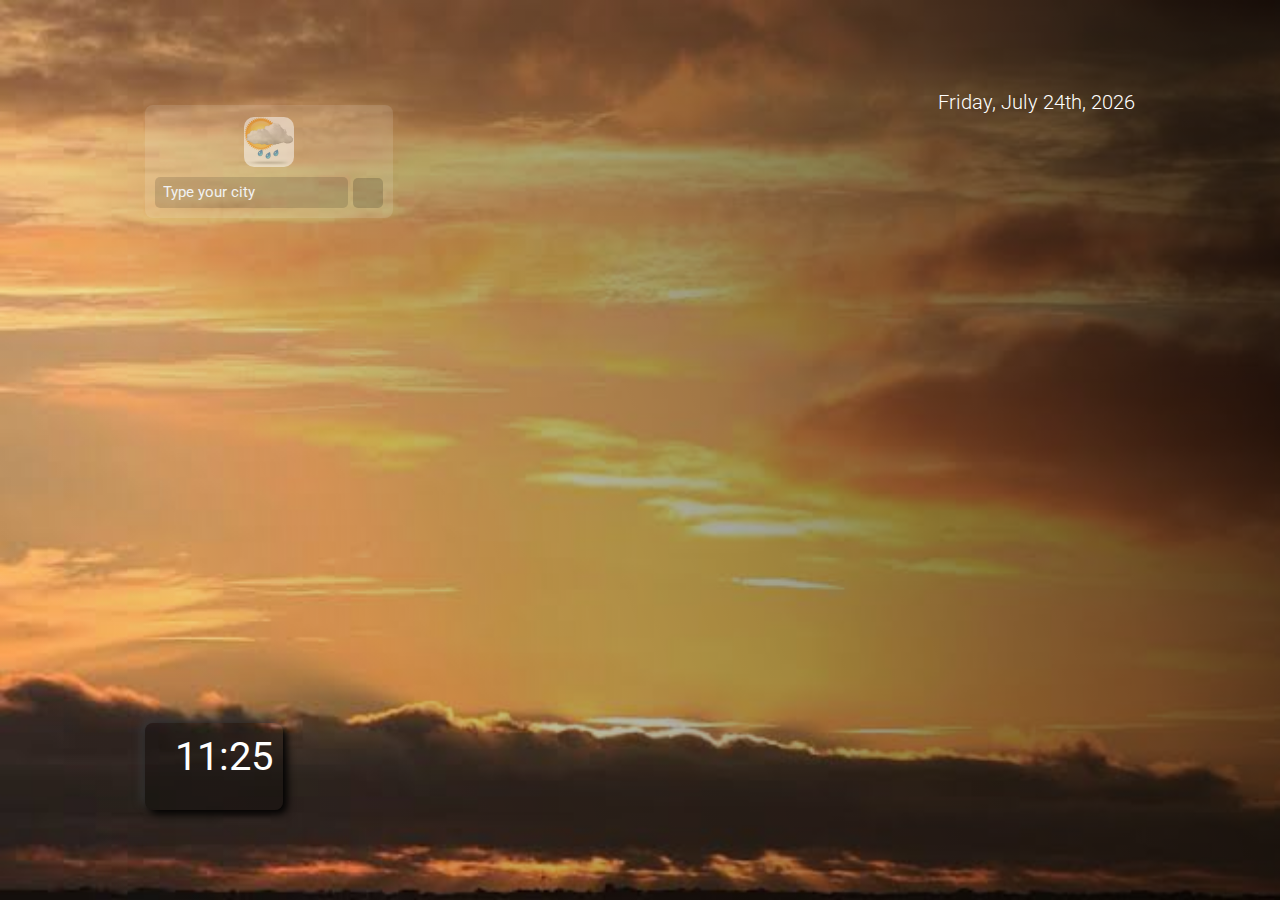
==== index.html @ 739e9f36 "weather application built using HTML, CSS and JAVASCRIPT" ====
<!DOCTYPE html>
<html lang="en">
<head>
    <meta charset="UTF-8">
    <meta name="viewport" content="width=device-width, initial-scale=1.0">
    <meta http-equiv="X-UA-Compatible" content="ie=edge">

    <link href="https://fonts.googleapis.com/css2?family=Monoton&family=Roboto:wght@300;400;500;700&display=swap" rel="stylesheet">

    <link rel="stylesheet" href="queries.css">
    <link rel="stylesheet" href="style.css">
    <link rel="manifest" href="./manifest.webmanifest">

    <title>GlobalWeather</title>
</head>
<body>
    <section>
        <div class="global">
            <div class="main">
                <div class="image">
                    <img class="globalweather" src="images/images(5).png" alt="GlobalWeather">
                    <div class="search">
                        <input class="cityInput" type="text" id="typedCity" placeholder="Type your city">
                        <button class="addBtn" id="addcity" onclick="addCity()"><span class="iconify" data-inline="false" data-icon="bx:bx-search-alt-2"></span></button>
                    </div>
                </div>
                <div class="city">
                    <h1 id="cityname"></h1>
                    <p class="time" id="days"></p>
                </div>
            </div>
            <div class="content">
                    <div class="icon">
                        <div class="timer">
                            <span class="iconify" data-inline="false" data-icon="et:clock"></span>
                            <p class="hour" id="watch">11:25</p>
                            
                        </div>
                        <div class="sun">
                            <p class="sun-temp" id="sunrise"></p>
                            <p class="sun-temp" id="sunset"></p>
                        </div>
                    </div>
                    <div class="clock">
                        <p class="descDay" id="desc"></p>
                        <div class="icon-div" id="icons">
                            <img src="" class="icon-weather">
                        </div>
                        <!--<span class="iconify" data-inline="false" data-icon="carbon:ibm-cloud" id="icon"></span>-->
                        <p class="temperatureDay" id="temperature"></p>
                    </div>
            </div>
        </div>
    </section>

    <script src="https://code.iconify.design/1/1.0.6/iconify.min.js"></script>
    <script src="script.js"></script>

</body>
</html>
---- queries.css ----
@media only screen and (max-width: 980px) {
    h1#cityname {
        font-size: 35px;
    }

    div.main {
        margin-top: 20px;
    }

    div.global {
        width: 100%;
        padding: 5px;
    }
    
    div.image {
        margin: 0;
    }

    div.content {
        margin-bottom: 20px;
    }
}

@media only screen and (max-width: 819px) {
    
    div.global {
        width: 100%;
        padding: 10px;
    }

    div.main {
        margin-top: 20px;
    }
    
    h1#cityname {
        font-size: 30px;
    }

    div.content {
        display: flex;
        align-items: center;
        justify-content: center;
        flex-direction: column-reverse;
    }

    div.clock {
        margin-bottom: 30px;
    }

    div.image {
        margin: 0;
    }
    
}


@media only screen and (max-width: 620px) {
    

    div.main {
        display: flex;
        align-items: center;
        justify-content: center;
        flex-direction: column;
    }

    div.global {
        width: 100%;
        padding: 10px;
    }

    div.city {
        display: flex;
        align-items: center;
        justify-content: center;
        flex-direction: column;
        margin-top: 10px;
    }

    div.content {
        display: flex;
        align-items: center;
        justify-content: center;
        flex-direction: column-reverse;
        margin-top: 40px;
    }

    div.icon {
        display: flex;
        align-items: center;
        justify-content: center;
    }

    div.clock {
        margin-bottom: 20px;
    }

    h1#cityname {
        font-size: 25px;
    }

    p#days.time {
        font-size: 18px;
    }

    div.icon {
        padding: 5px;
    }

    p#watch.hour {
        font-size: 30px;
    }

    p#sunset.sun-temp {
        font-size: 20px;
        margin: 5px 0 0 0;
        text-align: center;
    }

    p#sunrise.sun-temp {
        font-size: 20px;
        margin-top: 5px;
        text-align: center;
    }
}

@media only screen and (max-width: 330px) {
    
    div.content {
        margin-top: 40px;
    }

    div.city {
        margin-top: 10px;
    }

    h1#cityname {
        font-size: 20px;
    }

    div.sun {
        width: 100%;
        padding: 2px;
    }

    div.timer {
        width: 100%;
    }

    p#watch.hour {
        font-size: 25px;
    }

    p#desc.descDay {
        font-size: 25px;
    }

    p#temperature.temperatureDay {
        font-size: 25px;
        text-align: center;
    }

    p#sunrise.sun-temp {
        margin-right: 57px;
        text-align: center;
    }
}
---- style.css ----
* {
    margin: 0;
    padding: 0;
    box-sizing: border-box;
}

/* Background Image */
section {
    background-image: linear-gradient(250.6deg, rgba(0, 0, 0, 0.75) 5.69%, rgba(0, 0, 0, 0.5325) 23.05%, rgba(0, 0, 0, 0.36) 44.86%, rgba(0, 0, 0, 0.255) 62.24%, rgba(0, 0, 0, 0.06) 81.33%, rgba(0, 0, 0, 0) 96.43%), url(images/background1.png);
    background-size: cover;
    min-height: 100vh;
    display: flex;
    justify-content: center;
}

.global {
    display: flex;
    justify-content: space-between;
    align-items: center;
    flex-direction: column;
    padding: 90px;
    width: 100%;
    background-color: transparent;
}

.main {
    display: flex;
    align-items: flex-start;
    justify-content: space-between;
    width: 90%;
}

.content {
    display: flex;
    justify-content: space-between;
    align-items: flex-end;
    width: 90%;
}

.icon {
    display: flex;
    align-items: end;
    justify-content: center;
    flex-direction: column;
    padding: 10px;
    background: rgba(0, 0, 0, 0.295);
    box-shadow: 4px 4px 9px rgb(0, 0, 0),
                -4px -4px 9px rgba(59, 59, 59, 0.801);
    border-radius: 8px;
}

.clock {
    display: flex;
    align-items: center;
    justify-content: center;
    flex-direction: column;
}

.image {
    display: flex;
    align-items: center;
    justify-content: center;
    flex-direction: column;
    border-radius: 8px;
    background-color: rgba(255, 255, 255, 0.123);
    margin-top: 15px;
    padding: 10px;
}

/****************************************************/
/**************General Set Up********************/
/****************************************************/


img {
    opacity: 0.5;
    height: 50px;
    margin-top: 2px;
    width: auto;
    background-color: transparent;
    border-radius: 10px;
}

.search {
    display: flex;
    align-items: center;
    justify-content: space-between;
    margin-top: 10px;   
}

.cityInput {
    border: none;
    outline: none;
    background-color: rgba(0, 0, 0, 0.13);
    border-radius: 5px;
    padding: 8px;
    font-family: 'Roboto', sans-serif;
    margin-right: 5px;
    color: rgb(241, 241, 241);
}

.addBtn {
    outline: none;
    border: none;
    border-radius: 5px;
    background-color: rgba(0, 0, 0, 0.164);
    color: #FB5607;
    width: 30px;
    height: 30px;
    font-size: 25px;
    padding: 2px;
}

.addBtn:active {
    transform: scale(0.9);
}

::-webkit-input-placeholder {
    color: rgb(241, 241, 241);
    font-size: 15px;
}

.city h1 {
    font-size: 50px;
    color: rgb(255, 255, 255);
    font-family: 'Monoton', cursive;
    font-weight: 300;
}

.city p {
    color: white;
    font-weight: 300;
    font-family: 'Roboto', sans-serif;
    font-size: 20px;
    position: relative;
    float: right;
}

.icon .iconify {
    color: white;
    font-size: 50px;
    margin-right: 20px;
}


.icon p {
    color: rgb(255, 255, 255);
    font-family: 'Roboto', sans-serif;
    font-weight: 400;
}

.descDay,
.temperatureDay {
    color: white;
    font-family: 'Roboto', sans-serif;
    font-size: 30px;
    font-weight: 300;
}

.clock .icon-div img {
    height: 150px;
    width: auto;
    margin: -25px;
}

.timer {
    display: flex;
    align-items: center;
    justify-content: center;
}

.hour {
    color: white;
    font-family: 'Roboto', sans-serif;
    font-size: 40px;
    font-weight: 300;
}

.sun {
    display: flex;
    align-items: center;
    justify-content: space-between;
    font-family: 'Roboto', sans-serif;
}

.sun-temp {
    font-size: 25px;
    font-weight: 300;
    margin: 20px 20px 0px 0px;
}
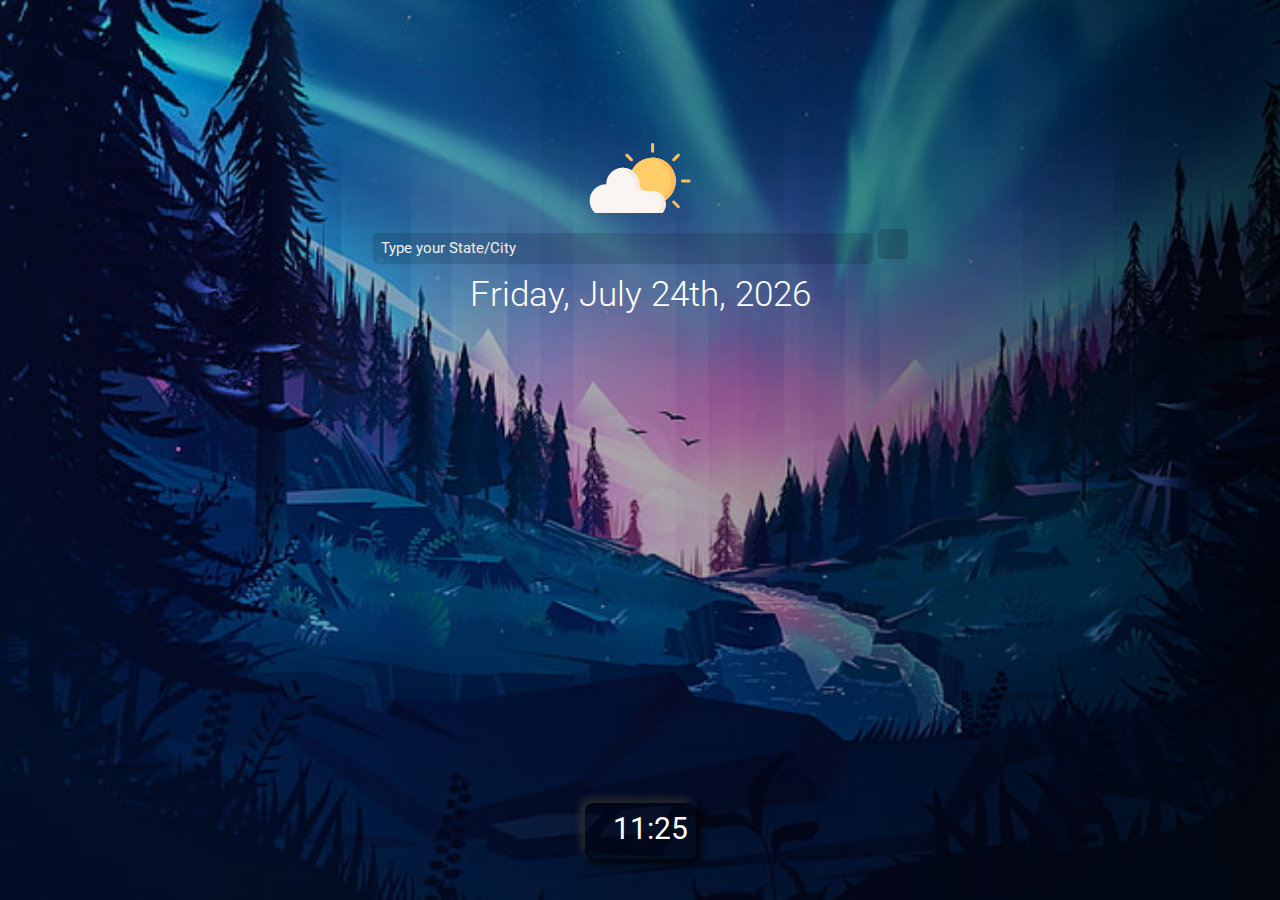
==== commit 07ec3e93: "edited media queries" ====
--- a/index.html
+++ b/index.html
@@ -1,27 +1,31 @@
 <!DOCTYPE html>
 <html lang="en">
+
 <head>
     <meta charset="UTF-8">
     <meta name="viewport" content="width=device-width, initial-scale=1.0">
     <meta http-equiv="X-UA-Compatible" content="ie=edge">
 
-    <link href="https://fonts.googleapis.com/css2?family=Monoton&family=Roboto:wght@300;400;500;700&display=swap" rel="stylesheet">
+    <link href="https://fonts.googleapis.com/css2?family=Monoton&family=Roboto:wght@300;400;500;700&display=swap"
+        rel="stylesheet">
 
     <link rel="stylesheet" href="queries.css">
     <link rel="stylesheet" href="style.css">
     <link rel="manifest" href="./manifest.webmanifest">
 
-    <title>GlobalWeather</title>
+    <title>SmashIt-WApp</title>
 </head>
+
 <body>
     <section>
         <div class="global">
             <div class="main">
                 <div class="image">
-                    <img class="globalweather" src="images/images(5).png" alt="GlobalWeather">
+                    <img class="globalweather" src="images/icons/drizzle.svg" alt="smashItIcon">
                     <div class="search">
-                        <input class="cityInput" type="text" id="typedCity" placeholder="Type your city">
-                        <button class="addBtn" id="addcity" onclick="addCity()"><span class="iconify" data-inline="false" data-icon="bx:bx-search-alt-2"></span></button>
+                        <input class="cityInput" type="text" id="typedCity" placeholder="Type your State/City">
+                        <button class="addBtn" id="addcity" onclick="addCity()"><span class="iconify"
+                                data-inline="false" data-icon="bx:bx-search-alt"></span></button>
                     </div>
                 </div>
                 <div class="city">
@@ -30,25 +34,25 @@
                 </div>
             </div>
             <div class="content">
-                    <div class="icon">
-                        <div class="timer">
-                            <span class="iconify" data-inline="false" data-icon="et:clock"></span>
-                            <p class="hour" id="watch">11:25</p>
-                            
-                        </div>
-                        <div class="sun">
-                            <p class="sun-temp" id="sunrise"></p>
-                            <p class="sun-temp" id="sunset"></p>
-                        </div>
+                <div class="icon">
+                    <div class="timer">
+                        <span class="iconify" data-inline="false" data-icon="et:clock"></span>
+                        <p class="hour" id="watch">11:25</p>
+
                     </div>
-                    <div class="clock">
-                        <p class="descDay" id="desc"></p>
-                        <div class="icon-div" id="icons">
-                            <img src="" class="icon-weather">
-                        </div>
-                        <!--<span class="iconify" data-inline="false" data-icon="carbon:ibm-cloud" id="icon"></span>-->
-                        <p class="temperatureDay" id="temperature"></p>
+                    <div class="sun">
+                        <p class="sun-temp" id="sunrise"></p>
+                        <p class="sun-temp" id="sunset"></p>
                     </div>
+                </div>
+                <div class="clock">
+                    <p class="descDay" id="desc"></p>
+                    <div class="icon-div" id="icons">
+                        <img src="" class="icon-weather">
+                    </div>
+                    <!--<span class="iconify" data-inline="false" data-icon="carbon:ibm-cloud" id="icon"></span>-->
+                    <p class="temperatureDay" id="temperature"></p>
+                </div>
             </div>
         </div>
     </section>
@@ -57,4 +61,5 @@
     <script src="script.js"></script>
 
 </body>
+
 </html>--- a/queries.css
+++ b/queries.css
@@ -4,14 +4,14 @@
     }
 
     div.main {
-        margin-top: 20px;
+        margin-top: 15px;
     }
 
     div.global {
         width: 100%;
         padding: 5px;
     }
-    
+
     div.image {
         margin: 0;
     }
@@ -22,16 +22,16 @@
 }
 
 @media only screen and (max-width: 819px) {
-    
+
     div.global {
         width: 100%;
         padding: 10px;
     }
 
     div.main {
-        margin-top: 20px;
-    }
-    
+        margin-top: 15px;
+    }
+
     h1#cityname {
         font-size: 30px;
     }
@@ -50,12 +50,12 @@
     div.image {
         margin: 0;
     }
-    
+
 }
 
 
 @media only screen and (max-width: 620px) {
-    
+
 
     div.main {
         display: flex;
@@ -124,44 +124,226 @@
     }
 }
 
+/* iphone 5/ SE */
+
 @media only screen and (max-width: 330px) {
-    
-    div.content {
-        margin-top: 40px;
+
+
+    div.main {
+        display: flex;
+        align-items: center;
+        justify-content: center;
+        flex-direction: column;
+    }
+
+    div.global {
+        width: 100%;
+        padding: 10px;
     }
 
     div.city {
-        margin-top: 10px;
-    }
-
-    h1#cityname {
-        font-size: 20px;
-    }
-
-    div.sun {
-        width: 100%;
-        padding: 2px;
-    }
-
-    div.timer {
-        width: 100%;
+        display: flex;
+        align-items: center;
+        justify-content: center;
+        flex-direction: column;
+        margin-top: 10px;
+    }
+
+    div.content {
+        display: flex;
+        align-items: center;
+        justify-content: center;
+        flex-direction: column-reverse;
+        margin-top: 10px;
+    }
+
+    div.icon {
+        display: flex;
+        align-items: center;
+        justify-content: center;
+        padding: 20px;
+    }
+
+    div.clock {
+        margin-bottom: 20px;
+    }
+
+    h1#cityname {
+        font-size: 20px;
+        margin-bottom: 5px;
+    }
+
+    p#days.time {
+        font-size: 10px;
+    }
+
+    div.icon {
+        padding: 5px;
     }
 
     p#watch.hour {
-        font-size: 25px;
-    }
-
-    p#desc.descDay {
-        font-size: 25px;
-    }
-
-    p#temperature.temperatureDay {
-        font-size: 25px;
+        font-size: 10px;
+    }
+
+    p#sunset.sun-temp {
+        font-size: 10px;
+        margin: 5px 0 0 0;
         text-align: center;
     }
 
     p#sunrise.sun-temp {
-        margin-right: 57px;
+        font-size: 10px;
+        margin-top: 5px;
+        text-align: center;
+    }
+}
+
+
+/* //iPad pro Screen */
+@media only screen and (min-width:768px) {
+    div.main {
+        display: flex;
+        align-items: center;
+        justify-content: center;
+        flex-direction: column;
+        padding-top: 100px;
+    }
+
+    .cityInput {
+        margin-top: 10px;
+        width: 500px;
+    }
+    div.global {
+        width: 80%;
+        height: 200px;
+        padding: 10px;
+    }
+
+    div.city {
+        display: flex;
+        align-items: center;
+        justify-content: center;
+        flex-direction: column;
+    }
+
+    div.content {
+
+        display: flex;
+        align-items: center;
+        justify-content: center;
+        flex-direction: column-reverse;
+        margin-top: 220px;
+    }
+
+    div.icon {
+        display: flex;
+        align-items: center;
+        justify-content: center;
+    }
+
+
+    h1#cityname {
+        font-size: 80px;
+    }
+
+    p#days.time {
+        font-size: 35px;
+    }
+
+    div.icon {
+        padding: 8px;
+        margin-bottom: 20px;
+        margin-top: 250px;
+    }
+
+    p#watch.hour {
+        font-size: 30px;
+    }
+
+    p#sunset.sun-temp {
+        font-size: 20px;
+        margin: 5px 0 0 0;
+        text-align: center;
+    }
+
+    p#sunrise.sun-temp {
+        font-size: 20px;
+        margin-top: 5px;
+        text-align: center;
+    }
+}
+
+/* For Desktop Screens */
+
+@media only screen and (min-width: 1600px) {
+    div.main {
+        display: flex;
+        align-items: center;
+        justify-content: center;
+        flex-direction: column;
+        padding-top: 100px;
+    }
+
+    .cityInput {
+        margin-top: 10px;
+        width: 250px;
+    }
+    div.global {
+        width: 80%;
+        height: 200px;
+        padding: 10px;
+    }
+
+    div.city {
+        display: flex;
+        align-items: center;
+        justify-content: center;
+        flex-direction: column;
+    }
+
+    div.content {
+
+        display: flex;
+        align-items: center;
+        justify-content: center;
+        flex-direction: column-reverse;
+        margin-top: 220px;
+    }
+
+    div.icon {
+        display: flex;
+        align-items: center;
+        justify-content: center;
+    }
+
+
+    h1#cityname {
+        font-size: 50px;
+    }
+
+    p#days.time {
+        font-size: 18px;
+    }
+
+    div.icon {
+        padding: 8px;
+        margin-bottom: 20px;
+        margin-top: 60px;
+    }
+
+    p#watch.hour {
+        font-size: 30px;
+    }
+
+    p#sunset.sun-temp {
+        font-size: 20px;
+        margin: 5px 0 0 0;
+        text-align: center;
+    }
+
+    p#sunrise.sun-temp {
+        font-size: 20px;
+        margin-top: 5px;
         text-align: center;
     }
 }--- a/style.css
+++ b/style.css
@@ -6,7 +6,7 @@
 
 /* Background Image */
 section {
-    background-image: linear-gradient(250.6deg, rgba(0, 0, 0, 0.75) 5.69%, rgba(0, 0, 0, 0.5325) 23.05%, rgba(0, 0, 0, 0.36) 44.86%, rgba(0, 0, 0, 0.255) 62.24%, rgba(0, 0, 0, 0.06) 81.33%, rgba(0, 0, 0, 0) 96.43%), url(images/background1.png);
+    background-image: linear-gradient(250.6deg, rgba(0, 0, 0, 0.75) 5.69%, rgba(0, 0, 0, 0.5325) 23.05%, rgba(0, 0, 0, 0.36) 44.86%, rgba(0, 0, 0, 0.255) 62.24%, rgba(0, 0, 0, 0.06) 81.33%, rgba(0, 0, 0, 0) 96.43%), url(images/auroral-forest-wallpaper-preview.jpg);
     background-size: cover;
     min-height: 100vh;
     display: flex;
@@ -62,7 +62,7 @@
     justify-content: center;
     flex-direction: column;
     border-radius: 8px;
-    background-color: rgba(255, 255, 255, 0.123);
+    background-color: transparent;
     margin-top: 15px;
     padding: 10px;
 }
@@ -73,19 +73,19 @@
 
 
 img {
-    opacity: 0.5;
-    height: 50px;
-    margin-top: 2px;
-    width: auto;
+    height: 70px;
+    margin-top: 8px;
+    width: 80%;
     background-color: transparent;
     border-radius: 10px;
+    background-size: 100px 50px;
 }
 
 .search {
     display: flex;
     align-items: center;
     justify-content: space-between;
-    margin-top: 10px;   
+    margin-top: 10px;
 }
 
 .cityInput {
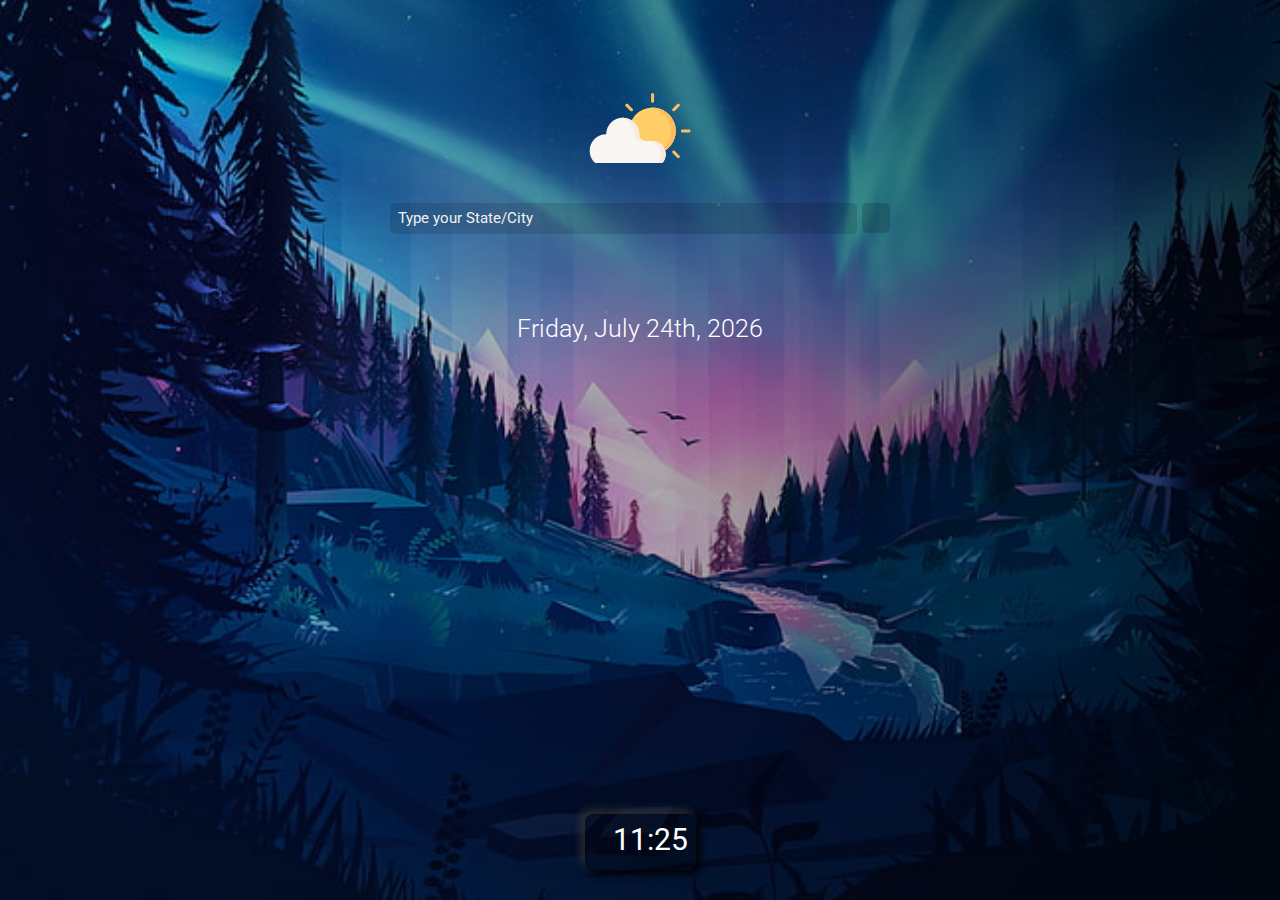
==== commit a89c495e: "near perfect iPad display" ====
--- a/index.html
+++ b/index.html
@@ -22,7 +22,7 @@
             <div class="main">
                 <div class="image">
                     <img class="globalweather" src="images/icons/drizzle.svg" alt="smashItIcon">
-                    <div class="search">
+                    <div class="search" style="margin-top: 30px">
                         <input class="cityInput" type="text" id="typedCity" placeholder="Type your State/City">
                         <button class="addBtn" id="addcity" onclick="addCity()"><span class="iconify"
                                 data-inline="false" data-icon="bx:bx-search-alt"></span></button>
--- a/queries.css
+++ b/queries.css
@@ -100,7 +100,7 @@
     }
 
     p#days.time {
-        font-size: 18px;
+        font-size: 25px;
     }
 
     div.icon {
@@ -125,7 +125,7 @@
 }
 
 /* iphone 5/ SE */
-
+/* and smaller... GalaxyFold */
 @media only screen and (max-width: 330px) {
 
 
@@ -136,6 +136,11 @@
         flex-direction: column;
     }
 
+    .search {
+        margin-top: 30px;
+    }
+
+
     div.global {
         width: 100%;
         padding: 10px;
@@ -174,11 +179,11 @@
     }
 
     p#days.time {
-        font-size: 10px;
-    }
-
-    div.icon {
-        padding: 5px;
+        font-size: 20px;
+    }
+
+    div.icon {
+        padding: 15px;
     }
 
     p#watch.hour {
@@ -200,13 +205,15 @@
 
 
 /* //iPad pro Screen */
+/* Work With This */
 @media only screen and (min-width:768px) {
     div.main {
         display: flex;
         align-items: center;
         justify-content: center;
         flex-direction: column;
-        padding-top: 100px;
+        padding-top: 20px;
+        margin-bottom: -110px;
     }
 
     .cityInput {
@@ -215,10 +222,12 @@
     }
     div.global {
         width: 80%;
-        height: 200px;
-        padding: 10px;
-    }
-
+        padding: 10px;
+    }
+
+    button {
+        margin-top: 9.5px;
+    }
     div.city {
         display: flex;
         align-items: center;
@@ -227,7 +236,6 @@
     }
 
     div.content {
-
         display: flex;
         align-items: center;
         justify-content: center;
@@ -243,17 +251,23 @@
 
 
     h1#cityname {
-        font-size: 80px;
+        margin-top: 70px;
+        font-size: 50px;
     }
 
     p#days.time {
-        font-size: 35px;
+        font-size: 25px;
+    }
+
+    p#desc.descDay {
+        margin-top: -1000px;
+        font-size: 30px;
     }
 
     div.icon {
         padding: 8px;
         margin-bottom: 20px;
-        margin-top: 250px;
+        margin-top: -300px;
     }
 
     p#watch.hour {
@@ -275,32 +289,33 @@
 
 /* For Desktop Screens */
 
-@media only screen and (min-width: 1600px) {
-    div.main {
-        display: flex;
-        align-items: center;
-        justify-content: center;
-        flex-direction: column;
-        padding-top: 100px;
-    }
-
-    .cityInput {
+@media only screen and (min-width: 1100px) {
+    div.main {
+        display: flex;
+        align-items: center;
+        justify-content: center;
+        flex-direction: column;
+        padding-top: 50px;
+    }
+
+    .search {
         margin-top: 10px;
         width: 250px;
     }
     div.global {
         width: 80%;
-        height: 200px;
-        padding: 10px;
-    }
-
+        padding: 10px;
+    }
+    .search {
+        margin-top: 10px;
+        width: 500px;
+    }
     div.city {
         display: flex;
         align-items: center;
         justify-content: center;
         flex-direction: column;
     }
-
     div.content {
 
         display: flex;
@@ -322,7 +337,7 @@
     }
 
     p#days.time {
-        font-size: 18px;
+        font-size: 25px;
     }
 
     div.icon {
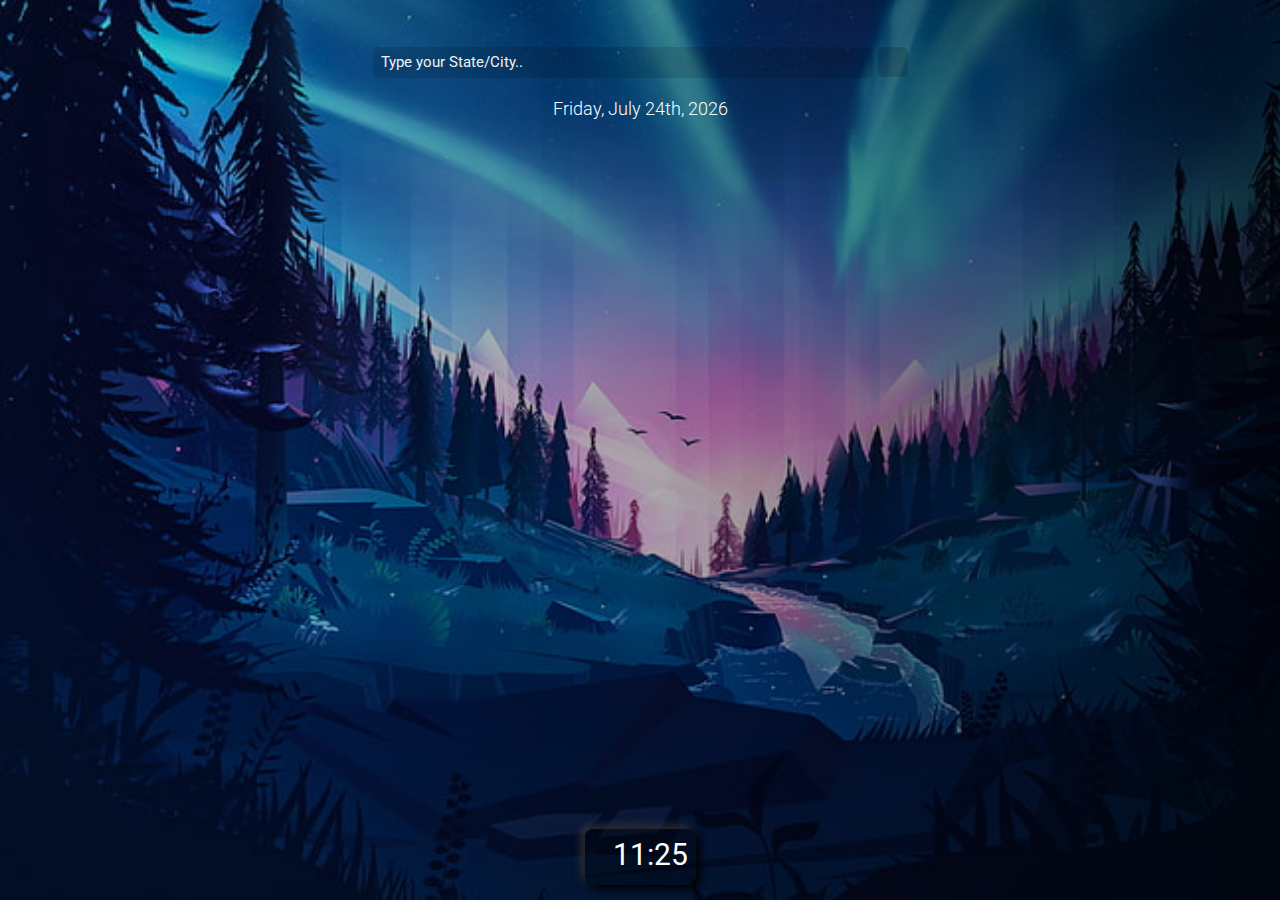
==== commit 07e4a05d: "perfect working state" ====
--- a/index.html
+++ b/index.html
@@ -21,9 +21,8 @@
         <div class="global">
             <div class="main">
                 <div class="image">
-                    <img class="globalweather" src="images/icons/drizzle.svg" alt="smashItIcon">
-                    <div class="search" style="margin-top: 30px">
-                        <input class="cityInput" type="text" id="typedCity" placeholder="Type your State/City">
+                    <div class="search" style="margin-top: 5px">
+                        <input class="cityInput" type="text" id="typedCity" placeholder="Type your State/City..">
                         <button class="addBtn" id="addcity" onclick="addCity()"><span class="iconify"
                                 data-inline="false" data-icon="bx:bx-search-alt"></span></button>
                     </div>
--- a/queries.css
+++ b/queries.css
@@ -4,7 +4,7 @@
     }
 
     div.main {
-        margin-top: 15px;
+        margin-top: 5px;
     }
 
     div.global {
@@ -29,11 +29,11 @@
     }
 
     div.main {
-        margin-top: 15px;
-    }
-
-    h1#cityname {
-        font-size: 30px;
+        margin-top: 5px;
+    }
+
+    h1#cityname {
+        font-size: 20px;
     }
 
     div.content {
@@ -96,11 +96,11 @@
     }
 
     h1#cityname {
-        font-size: 25px;
+        font-size: 15px;
     }
 
     p#days.time {
-        font-size: 25px;
+        font-size: 17px;
     }
 
     div.icon {
@@ -174,12 +174,12 @@
     }
 
     h1#cityname {
-        font-size: 20px;
+        font-size: 17px;
         margin-bottom: 5px;
     }
 
     p#days.time {
-        font-size: 20px;
+        font-size: 15px;
     }
 
     div.icon {
@@ -212,7 +212,7 @@
         align-items: center;
         justify-content: center;
         flex-direction: column;
-        padding-top: 20px;
+        padding-top: 5px;
         margin-bottom: -110px;
     }
 
@@ -240,19 +240,19 @@
         align-items: center;
         justify-content: center;
         flex-direction: column-reverse;
-        margin-top: 220px;
-    }
-
-    div.icon {
-        display: flex;
-        align-items: center;
-        justify-content: center;
-    }
-
-
-    h1#cityname {
-        margin-top: 70px;
-        font-size: 50px;
+        margin-top: 150px;
+    }
+
+    div.icon {
+        display: flex;
+        align-items: center;
+        justify-content: center;
+    }
+
+
+    h1#cityname {
+        margin-top: 20px;
+        font-size: 40px;
     }
 
     p#days.time {
@@ -260,14 +260,13 @@
     }
 
     p#desc.descDay {
-        margin-top: -1000px;
+        margin-top: 100px;
         font-size: 30px;
     }
 
     div.icon {
         padding: 8px;
         margin-bottom: 20px;
-        margin-top: -300px;
     }
 
     p#watch.hour {
@@ -289,27 +288,26 @@
 
 /* For Desktop Screens */
 
-@media only screen and (min-width: 1100px) {
-    div.main {
-        display: flex;
-        align-items: center;
-        justify-content: center;
-        flex-direction: column;
-        padding-top: 50px;
-    }
-
-    .search {
-        margin-top: 10px;
-        width: 250px;
-    }
+@media only screen and (max-width: 1500px) {
+    div.main {
+        display: flex;
+        align-items: center;
+        justify-content: center;
+        flex-direction: column;
+        padding-top: 2px;
+    
+    }
+
     div.global {
         width: 80%;
         padding: 10px;
     }
-    .search {
-        margin-top: 10px;
-        width: 500px;
-    }
+
+    h1#cityname {
+        margin-top: 10px;
+        font-size: 2px;
+    }
+
     div.city {
         display: flex;
         align-items: center;
@@ -317,39 +315,38 @@
         flex-direction: column;
     }
     div.content {
-
-        display: flex;
-        align-items: center;
-        justify-content: center;
-        flex-direction: column-reverse;
-        margin-top: 220px;
-    }
-
-    div.icon {
-        display: flex;
-        align-items: center;
-        justify-content: center;
-    }
-
+        display: flex;
+        align-items: center;
+        justify-content: center;
+        flex-direction: column-reverse;
+    }
+
+    div.icon {
+        display: flex;
+        align-items: center;
+        justify-content: center;
+    }
 
     h1#cityname {
         font-size: 50px;
     }
 
     p#days.time {
-        font-size: 25px;
+        font-size: 18px;
+        margin: 0;
     }
 
     div.icon {
         padding: 8px;
-        margin-bottom: 20px;
-        margin-top: 60px;
+        margin-bottom: 5px;
+        margin-top: 5px;
     }
 
     p#watch.hour {
         font-size: 30px;
     }
 
+
     p#sunset.sun-temp {
         font-size: 20px;
         margin: 5px 0 0 0;
--- a/style.css
+++ b/style.css
@@ -63,7 +63,7 @@
     flex-direction: column;
     border-radius: 8px;
     background-color: transparent;
-    margin-top: 15px;
+    margin-top: 10px;
     padding: 10px;
 }
 
@@ -85,7 +85,7 @@
     display: flex;
     align-items: center;
     justify-content: space-between;
-    margin-top: 10px;
+    margin-top: 2px;
 }
 
 .cityInput {
@@ -109,6 +109,7 @@
     height: 30px;
     font-size: 25px;
     padding: 2px;
+    cursor: pointer;
 }
 
 .addBtn:active {
@@ -158,10 +159,11 @@
 }
 
 .clock .icon-div img {
-    height: 150px;
+    height: 250px;
     width: auto;
     margin: -25px;
 }
+
 
 .timer {
     display: flex;
